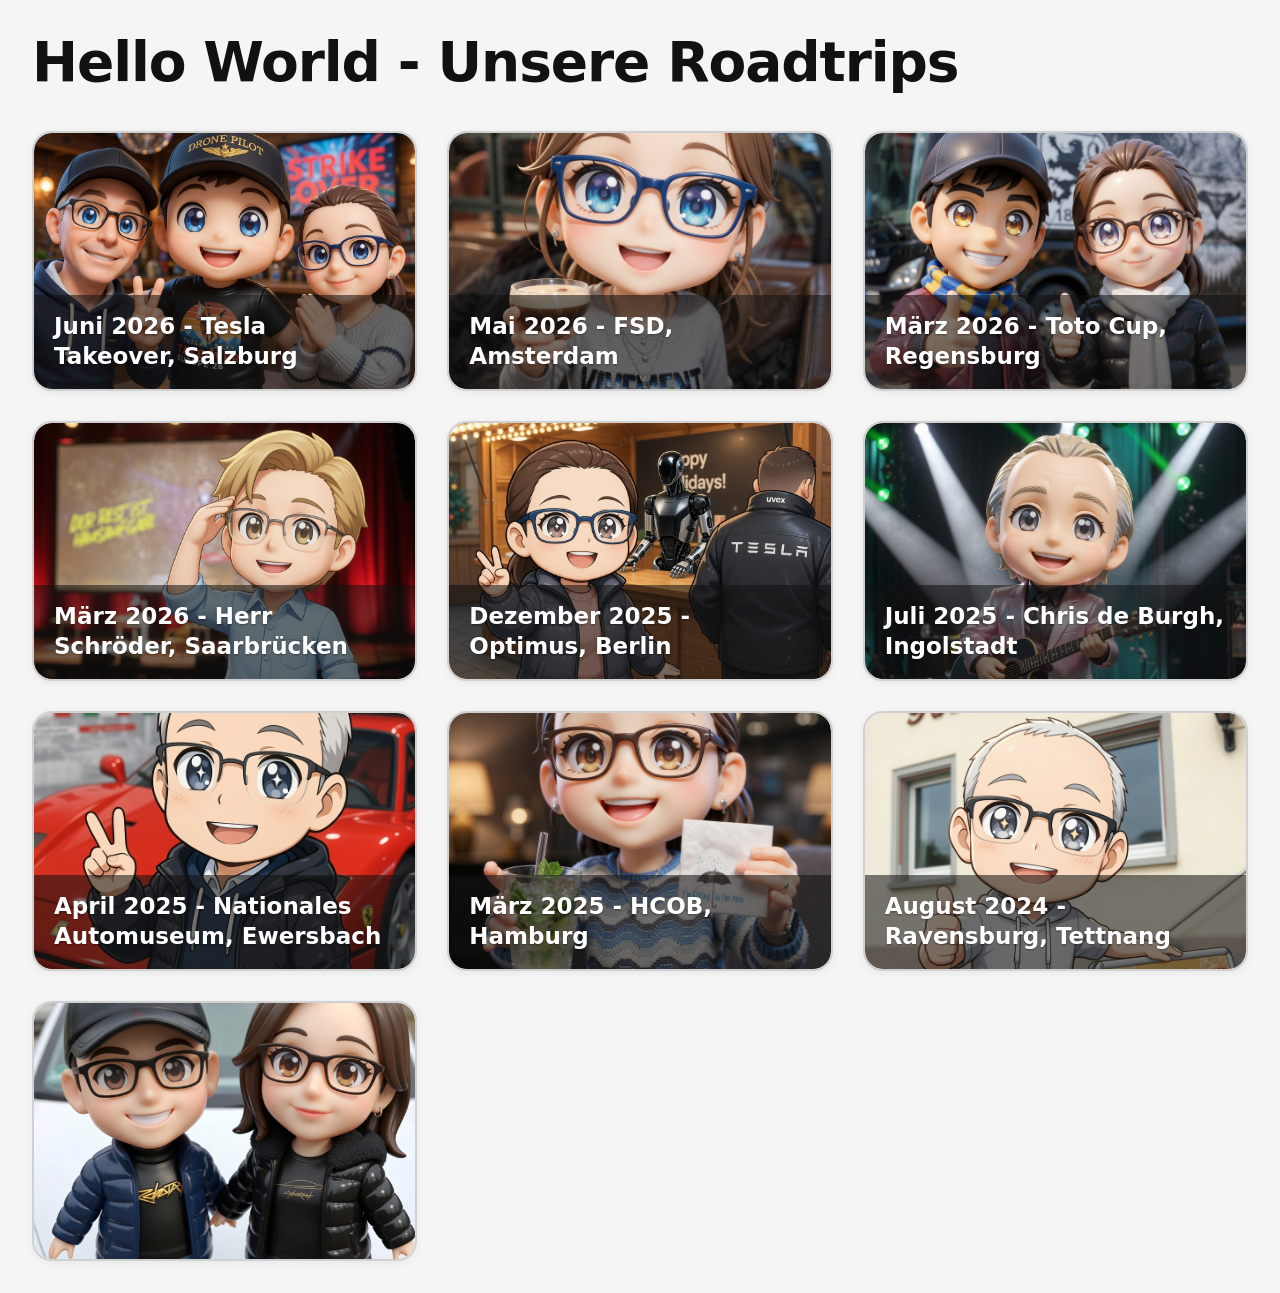
==== topics/hello-world.html @ 11eef031 "Add Hello World roadtrips topic page and link it from the hub. Show full-bleed trip tiles with semi-" ====
<!DOCTYPE html>
<html lang="de">
  <head>
    <meta charset="UTF-8" />
    <meta name="viewport" content="width=device-width, initial-scale=1.0" />
    <meta name="theme-color" content="#f5f5f5" id="theme-color-meta" />
    <meta name="color-scheme" content="light dark" />
    <meta
      name="description"
      content="Hello World – Unsere Roadtrips"
    />
    <title>Hello World – Roadtrips</title>
    <link rel="stylesheet" href="../styles.css" />
  </head>
  <body>
    <div
      class="night-indicator"
      id="night-indicator"
      role="status"
      aria-live="polite"
      aria-label="Nachtmodus aktiv"
      hidden
    >
      <img
        class="night-indicator__moon"
        src="../assets/moon.svg"
        alt=""
        width="28"
        height="28"
        decoding="async"
      />
    </div>

    <div class="app">
      <h1 class="page-title">
        <a class="page-title--link" href="../index.html">Hello World - Unsere Roadtrips</a>
      </h1>
      <main class="hub" id="hub">
        <div class="tile-grid" id="tile-grid" role="list"></div>
      </main>
    </div>

    <script src="hello-world.js"></script>
  </body>
</html>
---- styles.css ----
/* Tesla Apps – Main Hub
   Spec: hell, hoher Kontrast, große Schrift,
   nur Grautöne + eine Akzentfarbe (#0070f3).
   Layout: nur Überschrift, dann Kacheln.
   Kachel: Piktogramm, Überschrift, Unterüberschrift, Statuszeile.
*/

:root {
  --bg: #f5f5f5;
  --bg-tile: #ffffff;
  --bg-tile-hover: #f0f0f0;
  --bg-tile-active: #e8e8e8;
  --border: #d0d0d0;
  --text: #111111;
  --text-secondary: #444444;
  --text-muted: #6b6b6b;
  --accent: #0070f3;
  --accent-soft: rgba(0, 112, 243, 0.12);
  --shadow: 0 2px 8px rgba(0, 0, 0, 0.06);
  --shadow-hover: 0 8px 24px rgba(0, 0, 0, 0.1);
  --radius: 20px;
  --radius-sm: 12px;
  --space: clamp(1rem, 2.5vw, 2rem);
  --font: system-ui, -apple-system, "Segoe UI", Roboto, "Helvetica Neue", Arial,
    sans-serif;
  --touch-min: 64px;
}

*,
*::before,
*::after {
  box-sizing: border-box;
}

html {
  font-size: 18px;
  -webkit-text-size-adjust: 100%;
}

body {
  margin: 0;
  min-height: 100vh;
  font-family: var(--font);
  background: var(--bg);
  color: var(--text);
  line-height: 1.4;
}

button {
  font: inherit;
  color: inherit;
  background: none;
  border: none;
  cursor: pointer;
  padding: 0;
}

a {
  color: inherit;
  text-decoration: none;
}

.visually-hidden {
  position: absolute;
  width: 1px;
  height: 1px;
  padding: 0;
  margin: -1px;
  overflow: hidden;
  clip: rect(0, 0, 0, 0);
  border: 0;
}

.app {
  min-height: 100vh;
  max-width: 1400px;
  margin: 0 auto;
  padding: var(--space);
}

/* —— Nachtmodus-Indikator (Mond oben rechts) —— */
.night-indicator {
  position: fixed;
  top: var(--space);
  right: var(--space);
  z-index: 100;
  display: none;
  align-items: center;
  justify-content: center;
  width: 3rem;
  height: 3rem;
  border-radius: 999px;
  background: rgba(17, 17, 17, 0.08);
  color: #3a3a3a;
  pointer-events: none;
}

.night-indicator[hidden] {
  display: none !important;
}

.night-indicator.is-visible {
  display: flex;
}

.night-indicator__moon {
  display: block;
  width: 1.5rem;
  height: 1.5rem;
  object-fit: contain;
}

/* —— Page title only (no header bar) —— */
.page-title {
  margin: 0 0 clamp(1.25rem, 3vw, 2rem);
  /* Platz für den Mond oben rechts */
  padding-right: 3.5rem;
  font-size: clamp(2rem, 4.5vw, 2.75rem);
  font-weight: 800;
  letter-spacing: -0.02em;
  line-height: 1.1;
  color: var(--text);
}

/* —— Hub / tile grid —— */
.hub {
  width: 100%;
}

.tile-grid {
  display: grid;
  grid-template-columns: repeat(auto-fill, minmax(min(100%, 280px), 1fr));
  gap: clamp(1rem, 2.5vw, 1.5rem);
  list-style: none;
  margin: 0;
  padding: 0;
}

/* —— Tile: Piktogramm, Titel, Untertitel, Statuszeile —— */
.tile {
  display: flex;
  flex-direction: column;
  align-items: flex-start;
  min-height: 220px;
  padding: 1.5rem;
  background: var(--bg-tile);
  border: 2px solid var(--border);
  border-radius: var(--radius);
  box-shadow: var(--shadow);
  text-align: left;
  transition:
    border-color 0.15s ease,
    background 0.15s ease,
    box-shadow 0.15s ease,
    transform 0.15s ease;
  position: relative;
  overflow: hidden;
}

.tile::before {
  content: "";
  position: absolute;
  top: 0;
  left: 0;
  width: 6px;
  height: 100%;
  background: var(--accent);
  opacity: 0;
  transition: opacity 0.15s ease;
}

.tile:hover,
.tile:focus-visible {
  background: var(--bg-tile-hover);
  border-color: var(--accent);
  box-shadow: var(--shadow-hover);
  outline: none;
}

.tile:hover::before,
.tile:focus-visible::before {
  opacity: 1;
}

.tile:active {
  background: var(--bg-tile-active);
  transform: scale(0.985);
}

.tile:focus-visible {
  outline: 3px solid var(--accent);
  outline-offset: 3px;
}

.tile__icon {
  display: flex;
  align-items: center;
  justify-content: center;
  width: 3.5rem;
  height: 3.5rem;
  min-width: 3.5rem;
  min-height: 3.5rem;
  margin-bottom: 1.1rem;
  border-radius: var(--radius-sm);
  background: var(--accent-soft);
  color: var(--accent);
  flex-shrink: 0;
}

.tile__pictogram {
  width: 2rem;
  height: 2rem;
  display: block;
  object-fit: contain;
  /* Schwarze SVG-Pfade → Akzentfarbe (#0070f3) */
  filter: invert(33%) sepia(98%) saturate(2476%) hue-rotate(202deg)
    brightness(98%) contrast(101%);
}

.tile__body {
  width: 100%;
  flex: 1;
}

.tile__title {
  display: block;
  margin: 0 0 0.4rem;
  font-size: clamp(1.45rem, 2.8vw, 1.75rem);
  font-weight: 800;
  letter-spacing: -0.02em;
  line-height: 1.15;
  color: var(--text);
}

.tile__subtitle {
  display: block;
  margin: 0;
  font-size: 1.1rem;
  font-weight: 500;
  color: var(--text-secondary);
  line-height: 1.35;
}

/* Statuszeile – fester Abschluss der Kachel */
.tile__status {
  display: block;
  width: 100%;
  margin-top: 1.25rem;
  padding-top: 0.85rem;
  border-top: 1px solid var(--border);
  font-size: 1rem;
  font-weight: 700;
  line-height: 1.3;
  color: var(--text-muted);
}

.tile:not(.tile--soon) .tile__status {
  color: var(--accent);
}

.tile--soon {
  opacity: 0.95;
}

/* —— Bild-Kachel: nur Vollformat-Bild —— */
.tile--image {
  padding: 0;
  align-items: stretch;
}

.tile--image::before {
  display: none;
}

.tile--image:hover,
.tile--image:focus-visible {
  background: var(--bg-tile);
}

.tile__image {
  display: block;
  position: absolute;
  inset: 0;
  width: 100%;
  height: 100%;
  object-fit: cover;
  object-position: center;
  border-radius: calc(var(--radius) - 2px);
  pointer-events: none;
  user-select: none;
}

/* —— Foto-Kachel (Roadtrips): Vollbild + halbtransparente Fußzeile —— */
.tile--photo {
  padding: 0;
  align-items: stretch;
  min-height: 240px;
}

.tile--photo::before {
  display: none;
}

.tile--photo:hover,
.tile--photo:focus-visible {
  background: var(--bg-tile);
  border-color: var(--accent);
}

.tile__photo-footer {
  position: absolute;
  left: 0;
  right: 0;
  bottom: 0;
  z-index: 1;
  margin: 0;
  padding: 0.85rem 1rem;
  font-size: clamp(1rem, 2vw, 1.15rem);
  font-weight: 700;
  line-height: 1.3;
  color: #ffffff;
  background: rgba(17, 17, 17, 0.55);
  border-radius: 0 0 calc(var(--radius) - 2px) calc(var(--radius) - 2px);
  text-shadow: 0 1px 2px rgba(0, 0, 0, 0.35);
}

/* Zurück-Link als Überschrift (keine Kopfzeile) */
.page-title--link {
  color: inherit;
  text-decoration: none;
  display: inline-block;
  max-width: 100%;
}

.page-title--link:hover,
.page-title--link:focus-visible {
  color: var(--accent);
  outline: none;
}

.page-title--link:focus-visible {
  outline: 3px solid var(--accent);
  outline-offset: 4px;
  border-radius: 4px;
}

/* —— Large screens (Tesla landscape) —— */
@media (min-width: 900px) {
  html {
    font-size: 20px;
  }

  .tile {
    min-height: 240px;
    padding: 1.75rem;
  }

  .tile--image,
  .tile--photo {
    padding: 0;
    min-height: 260px;
  }

  .tile-grid {
    grid-template-columns: repeat(auto-fill, minmax(300px, 1fr));
  }
}

/* Extra-wide Tesla screens */
@media (min-width: 1200px) {
  .tile-grid {
    grid-template-columns: repeat(3, 1fr);
  }
}

/* Reduced motion */
@media (prefers-reduced-motion: reduce) {
  .tile,
  .tile::before {
    transition: none;
  }

  .tile:active {
    transform: none;
  }
}
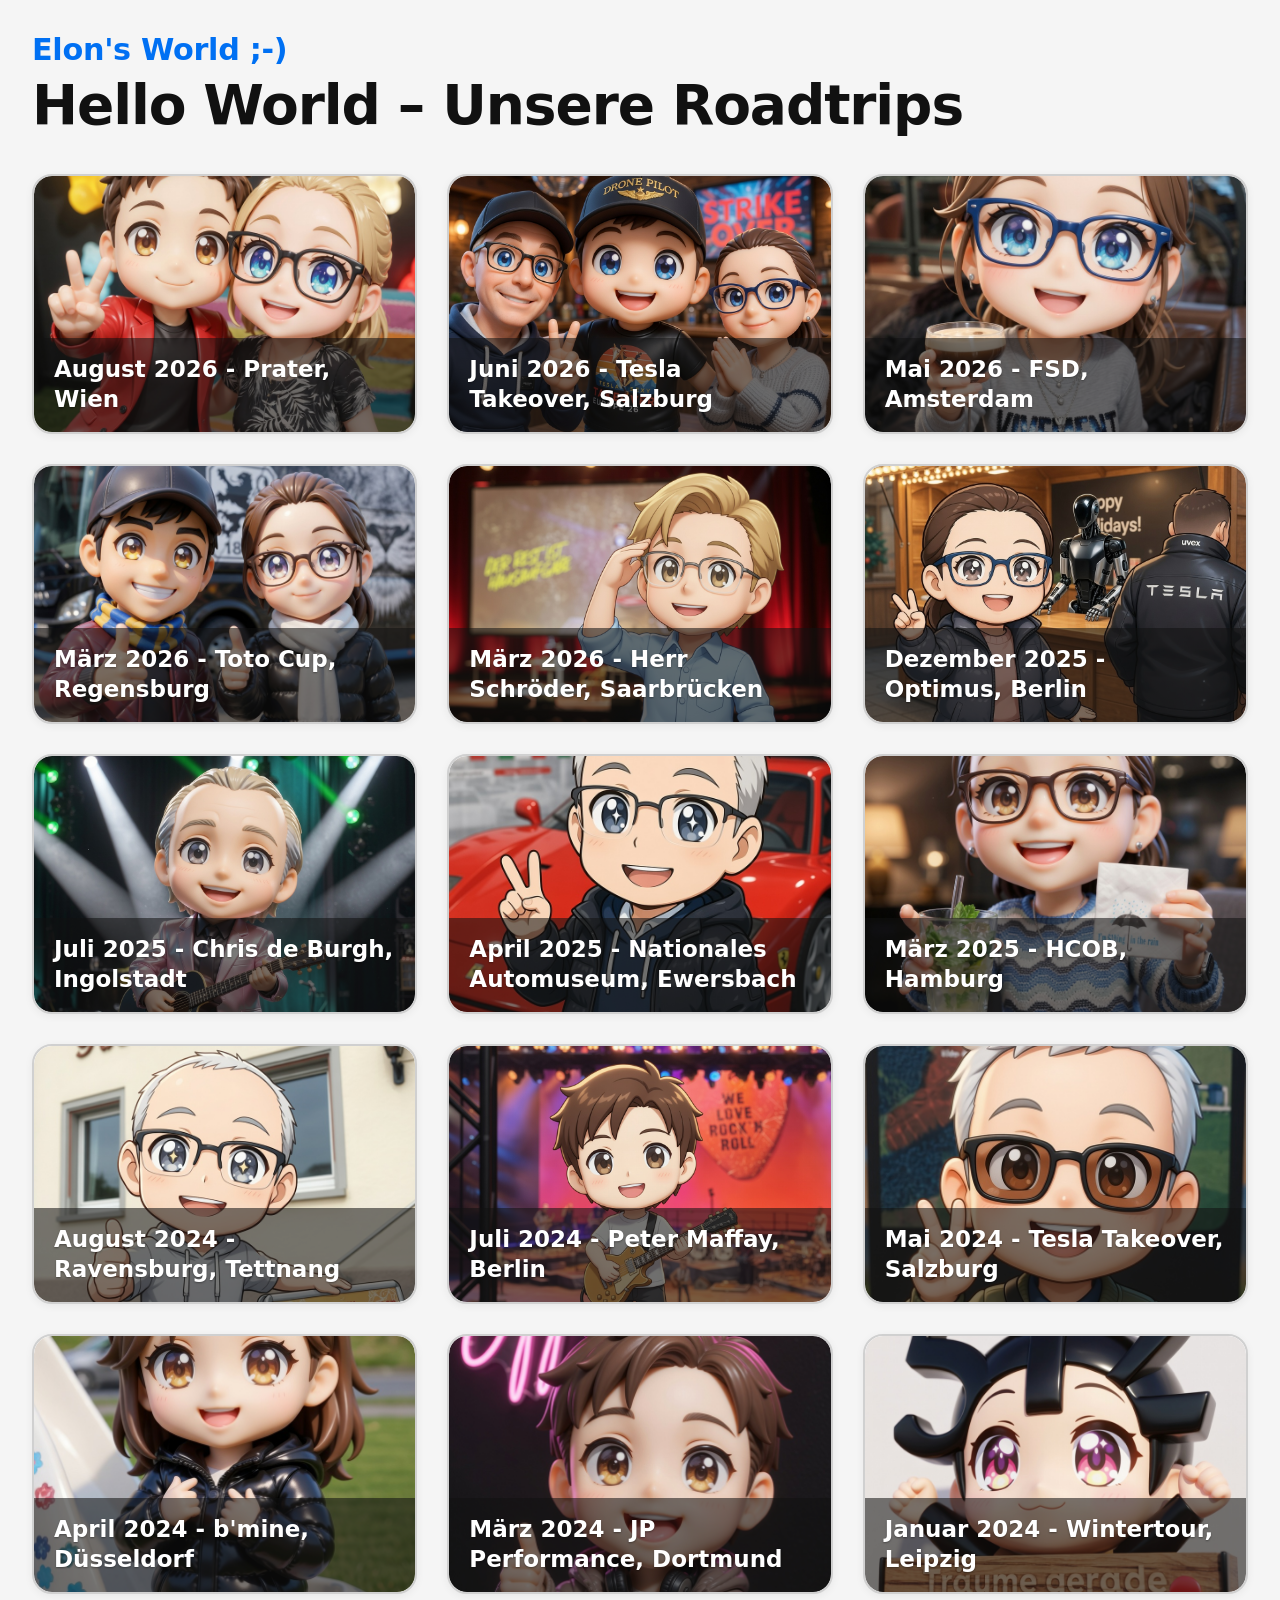
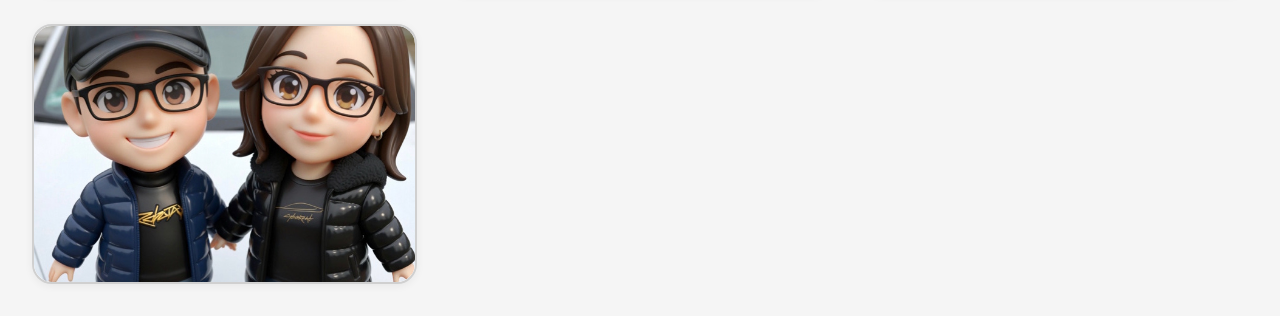
==== commit 122b6e75: "Clarify topic back-links to the Main Hub and update X Money. Topic pages now show Elon's World as th" ====
--- a/topics/hello-world.html
+++ b/topics/hello-world.html
@@ -33,7 +33,14 @@
 
     <div class="app">
       <h1 class="page-title">
-        <a class="page-title--link" href="../index.html">Hello World - Unsere Roadtrips</a>
+        <a
+          class="page-title--link"
+          href="../index.html"
+          title="Zum Main Hub"
+          aria-label="Zurück zum Main Hub: Elon's World"
+          >Elon's World ;-)</a
+        >
+        <span class="page-title__topic">Hello World – Unsere Roadtrips</span>
       </h1>
       <main class="hub" id="hub">
         <div class="tile-grid" id="tile-grid" role="list"></div>
--- a/styles.css
+++ b/styles.css
@@ -120,6 +120,10 @@
   letter-spacing: -0.02em;
   line-height: 1.1;
   color: var(--text);
+  display: flex;
+  flex-direction: column;
+  align-items: flex-start;
+  gap: 0.35rem;
 }
 
 /* —— Hub / tile grid —— */
@@ -324,17 +328,49 @@
   text-shadow: 0 1px 2px rgba(0, 0, 0, 0.35);
 }
 
-/* Zurück-Link als Überschrift (keine Kopfzeile) */
+/* —— X Money: Lampen-Kachel —— */
+.tile--lamp .tile__status {
+  color: var(--text-muted);
+}
+
+.tile--lamp.tile--lamp-on {
+  border-color: var(--accent);
+  box-shadow: 0 0 0 3px var(--accent-soft), var(--shadow-hover);
+}
+
+.tile--lamp.tile--lamp-on::before {
+  opacity: 1;
+}
+
+.tile--lamp.tile--lamp-on .tile__status {
+  color: var(--accent);
+}
+
+.tile--lamp.tile--busy {
+  opacity: 0.85;
+  pointer-events: none;
+}
+
+.tile--lamp.tile--busy .tile__status {
+  color: var(--text-secondary);
+}
+
+/* Zurück zum Main Hub + Themenname (keine separate Kopfzeile) */
 .page-title--link {
-  color: inherit;
+  color: var(--accent);
   text-decoration: none;
   display: inline-block;
   max-width: 100%;
+  font-size: 0.55em;
+  font-weight: 700;
+  letter-spacing: -0.01em;
+  line-height: 1.2;
 }
 
 .page-title--link:hover,
 .page-title--link:focus-visible {
-  color: var(--accent);
+  text-decoration: underline;
+  text-underline-offset: 0.12em;
   outline: none;
 }
 
@@ -342,6 +378,15 @@
   outline: 3px solid var(--accent);
   outline-offset: 4px;
   border-radius: 4px;
+}
+
+.page-title__topic {
+  display: block;
+  color: var(--text);
+  font-size: 1em;
+  font-weight: 800;
+  letter-spacing: -0.02em;
+  line-height: 1.1;
 }
 
 /* —— Large screens (Tesla landscape) —— */
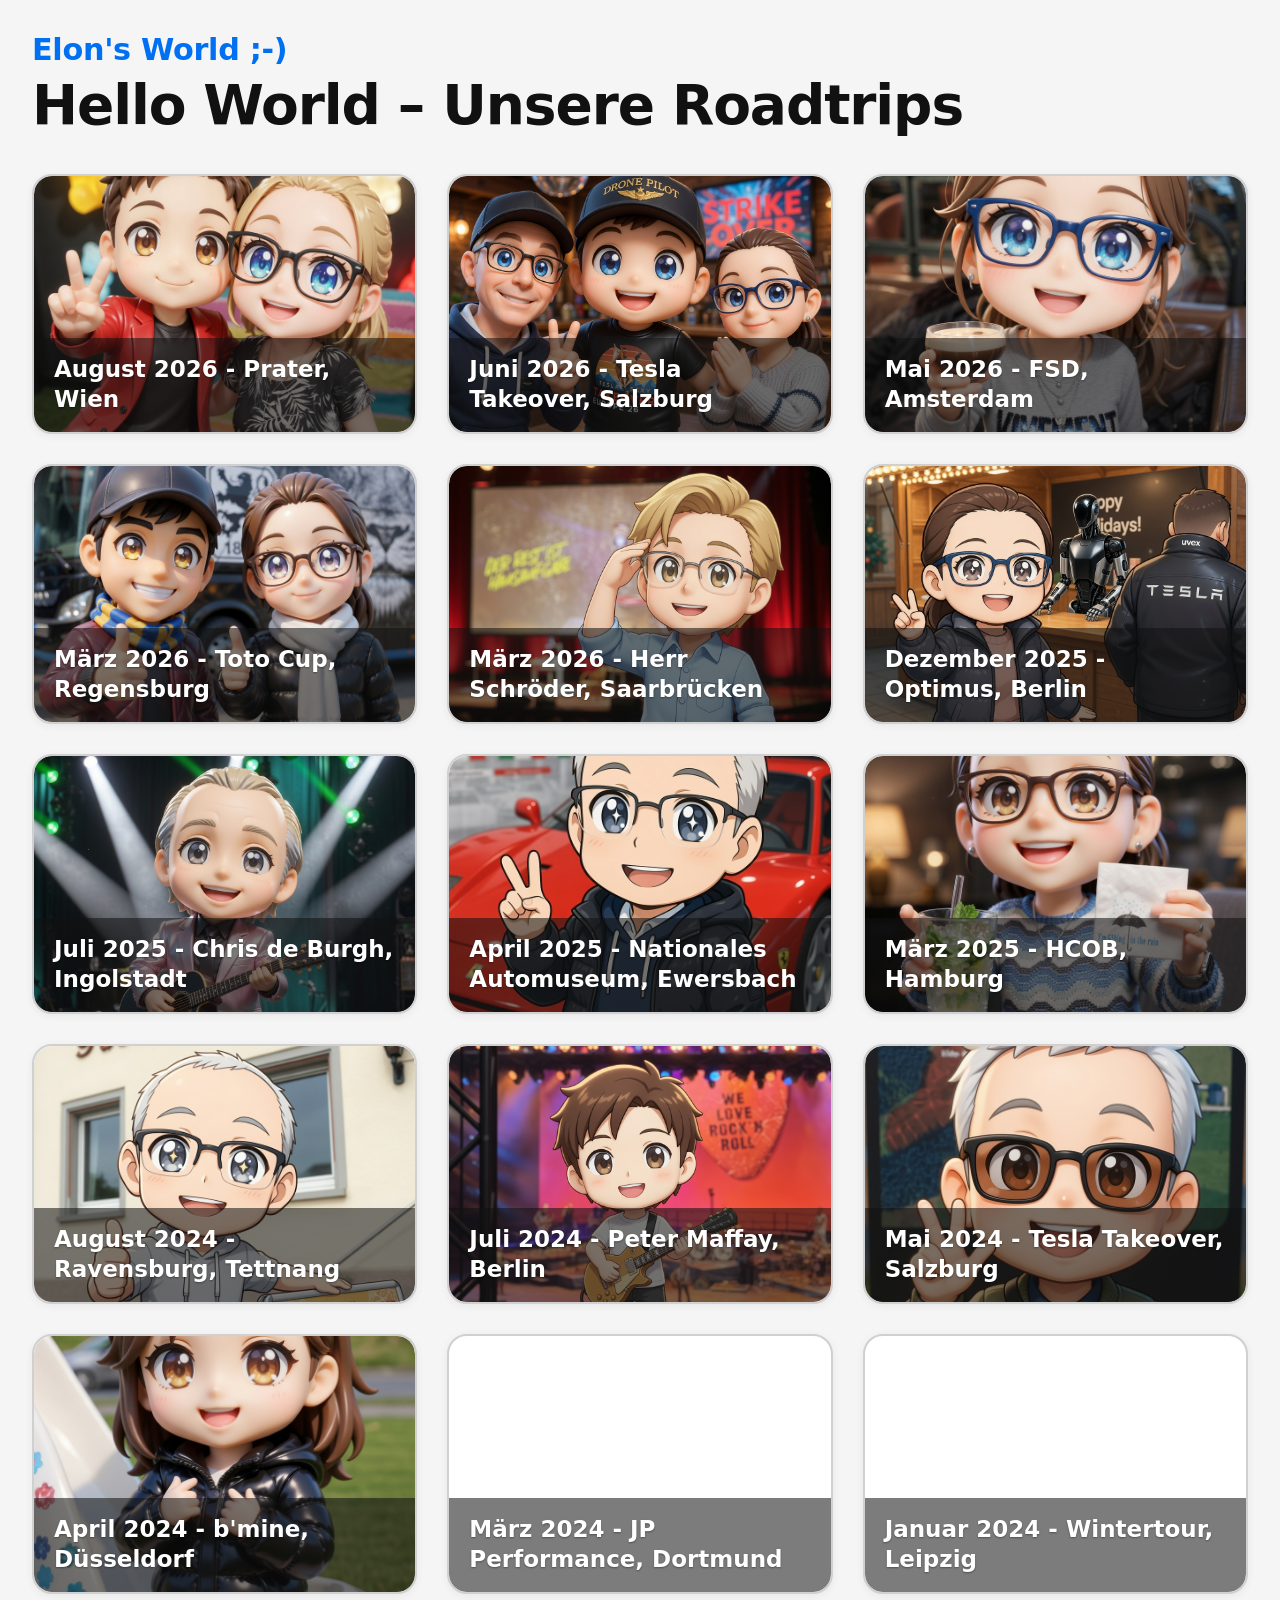
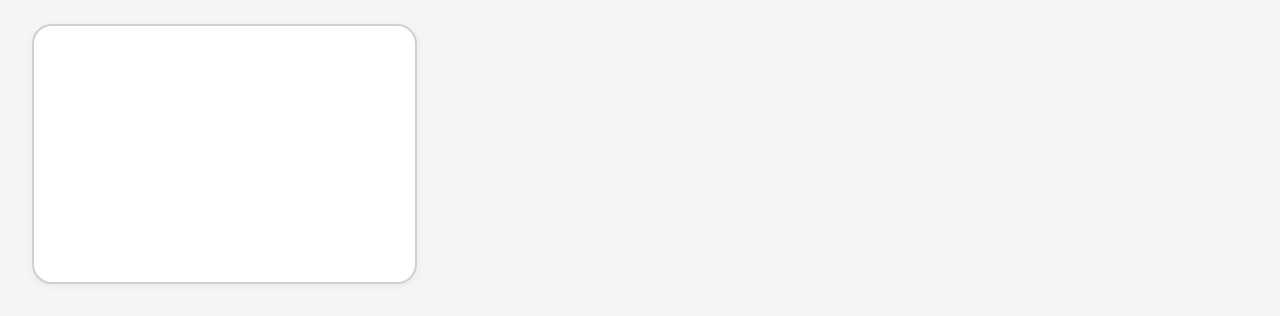
==== commit b741fe55: "Add iOS apple-touch icons and PNG favicon sizes. Generate standard home-screen and tab icon resoluti" ====
--- a/topics/hello-world.html
+++ b/topics/hello-world.html
@@ -10,6 +10,13 @@
       content="Hello World – Unsere Roadtrips"
     />
     <title>Hello World – Roadtrips</title>
+    <link rel="icon" href="../favicon.ico" sizes="any" />
+    <link rel="icon" type="image/png" sizes="32x32" href="../assets/favicon-32x32.png" />
+    <link rel="icon" type="image/png" sizes="16x16" href="../assets/favicon-16x16.png" />
+    <link rel="apple-touch-icon" sizes="180x180" href="../assets/apple-touch-icon-180x180.png" />
+    <link rel="apple-touch-icon" sizes="167x167" href="../assets/apple-touch-icon-167x167.png" />
+    <link rel="apple-touch-icon" sizes="152x152" href="../assets/apple-touch-icon-152x152.png" />
+    <link rel="apple-touch-icon" sizes="120x120" href="../assets/apple-touch-icon-120x120.png" />
     <link rel="stylesheet" href="../styles.css" />
   </head>
   <body>
--- a/styles.css
+++ b/styles.css
@@ -328,7 +328,7 @@
   text-shadow: 0 1px 2px rgba(0, 0, 0, 0.35);
 }
 
-/* —— X Money: Lampen-Kachel —— */
+/* —— Light: Beleuchtungs-Kacheln —— */
 .tile--lamp .tile__status {
   color: var(--text-muted);
 }
@@ -353,6 +353,143 @@
 
 .tile--lamp.tile--busy .tile__status {
   color: var(--text-secondary);
+}
+
+/* —— Light: Farbkreis + Helligkeit —— */
+.tile--color {
+  min-height: auto;
+  cursor: default;
+  grid-column: 1 / -1;
+}
+
+.tile--color:hover,
+.tile--color:focus-visible {
+  background: var(--bg-tile);
+  border-color: var(--border);
+  box-shadow: var(--shadow);
+  transform: none;
+}
+
+.tile--color:active {
+  transform: none;
+  background: var(--bg-tile);
+}
+
+.tile--color::before {
+  display: none;
+}
+
+.tile__body--color {
+  margin-bottom: 0.75rem;
+}
+
+.color-picker {
+  width: 100%;
+  margin-top: 0.25rem;
+}
+
+.color-picker__row {
+  display: flex;
+  flex-wrap: wrap;
+  align-items: center;
+  gap: clamp(1rem, 3vw, 1.75rem);
+}
+
+.color-picker__wheel {
+  display: block;
+  width: min(100%, 220px);
+  height: auto;
+  aspect-ratio: 1;
+  border-radius: 50%;
+  touch-action: none;
+  cursor: crosshair;
+  box-shadow: 0 0 0 2px var(--border);
+  flex-shrink: 0;
+  /* große Touch-Fläche im Auto */
+  max-width: 240px;
+}
+
+.color-picker__side {
+  display: flex;
+  flex-direction: column;
+  align-items: stretch;
+  gap: 1rem;
+  flex: 1;
+  min-width: min(100%, 180px);
+}
+
+.color-picker__swatch {
+  width: 100%;
+  min-height: 4.5rem;
+  border-radius: var(--radius-sm);
+  border: 2px solid var(--border);
+  box-shadow: inset 0 0 0 1px rgba(255, 255, 255, 0.35);
+}
+
+.color-picker__brightness {
+  display: flex;
+  flex-direction: column;
+  gap: 0.5rem;
+  font-size: 1.05rem;
+  font-weight: 700;
+  color: var(--text);
+}
+
+.color-picker__brightness-label {
+  display: flex;
+  justify-content: space-between;
+  align-items: baseline;
+  gap: 0.75rem;
+}
+
+.color-picker__brightness-value {
+  font-variant-numeric: tabular-nums;
+  color: var(--accent);
+  font-weight: 800;
+}
+
+.color-picker__slider {
+  -webkit-appearance: none;
+  appearance: none;
+  width: 100%;
+  height: 1.25rem;
+  border-radius: 999px;
+  background: linear-gradient(to right, #1a1a1a, #f0f0f0);
+  border: 2px solid var(--border);
+  outline: none;
+  cursor: pointer;
+}
+
+.color-picker__slider::-webkit-slider-thumb {
+  -webkit-appearance: none;
+  appearance: none;
+  width: 2rem;
+  height: 2rem;
+  border-radius: 50%;
+  background: var(--accent);
+  border: 3px solid #ffffff;
+  box-shadow: 0 2px 8px rgba(0, 0, 0, 0.2);
+  cursor: pointer;
+}
+
+.color-picker__slider::-moz-range-thumb {
+  width: 2rem;
+  height: 2rem;
+  border-radius: 50%;
+  background: var(--accent);
+  border: 3px solid #ffffff;
+  box-shadow: 0 2px 8px rgba(0, 0, 0, 0.2);
+  cursor: pointer;
+}
+
+.color-picker__slider:focus-visible {
+  outline: 3px solid var(--accent);
+  outline-offset: 3px;
+}
+
+.tile--color .tile__status {
+  color: var(--text-muted);
+  font-variant-numeric: tabular-nums;
 }
 
 /* Zurück zum Main Hub + Themenname (keine separate Kopfzeile) */
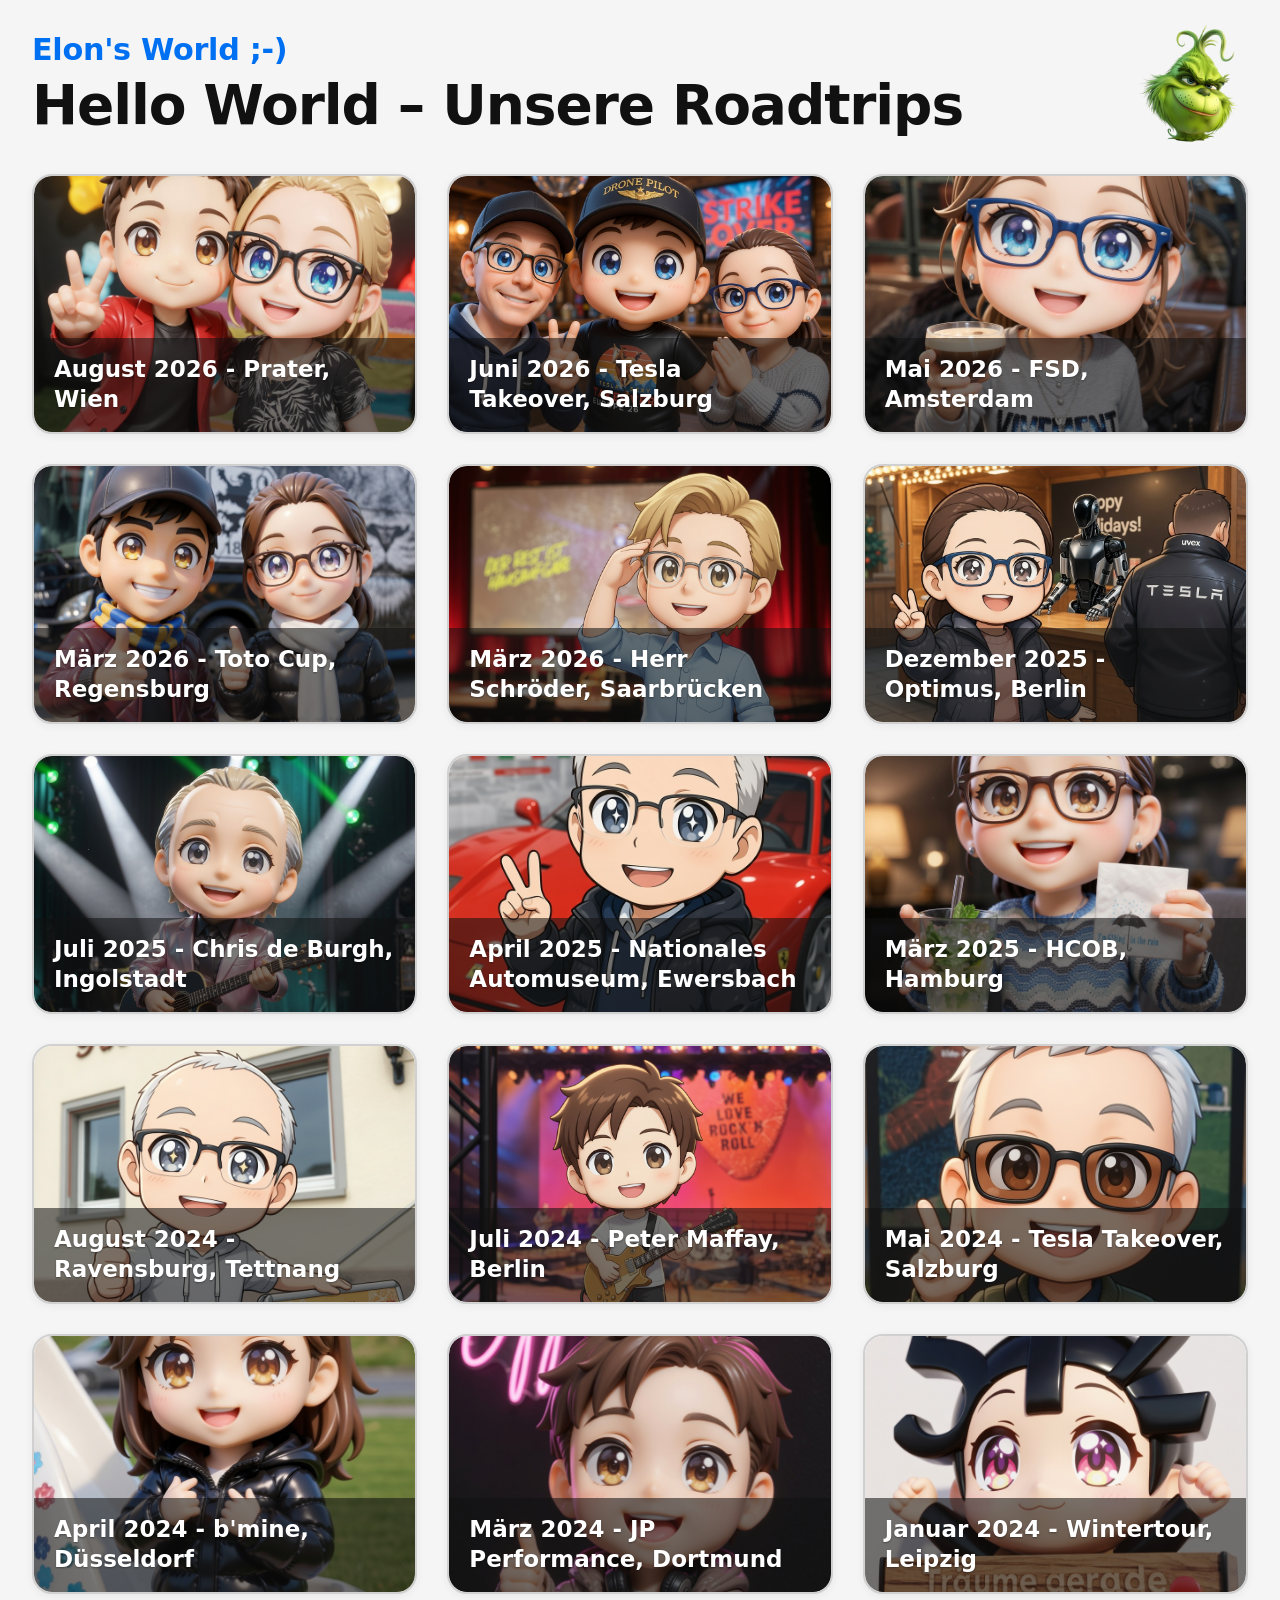
==== commit 6435fccb: "UI der Beleuchtungssteuerung und Roadtrips erweitern Co-authored-by: Copilot <223556219+Copilot@user" ====
--- a/topics/hello-world.html
+++ b/topics/hello-world.html
@@ -39,7 +39,7 @@
     </div>
 
     <div class="app">
-      <h1 class="page-title">
+      <h1 class="page-title page-title--grinch">
         <a
           class="page-title--link"
           href="../index.html"
@@ -48,6 +48,15 @@
           >Elon's World ;-)</a
         >
         <span class="page-title__topic">Hello World – Unsere Roadtrips</span>
+        <img
+          class="page-title__highlight page-title__highlight--grinch"
+          src="../assets/grinch.png"
+          alt=""
+          aria-hidden="true"
+          width="96"
+          height="112"
+          decoding="async"
+        />
       </h1>
       <main class="hub" id="hub">
         <div class="tile-grid" id="tile-grid" role="list"></div>
--- a/styles.css
+++ b/styles.css
@@ -112,6 +112,7 @@
 
 /* —— Page title only (no header bar) —— */
 .page-title {
+  position: relative;
   margin: 0 0 clamp(1.25rem, 3vw, 2rem);
   /* Platz für den Mond oben rechts */
   padding-right: 3.5rem;
@@ -262,6 +263,21 @@
   color: var(--accent);
 }
 
+.tile--has-highlight {
+  overflow: visible;
+}
+
+.tile__highlight {
+  position: absolute;
+  top: -4.25rem;
+  right: 1rem;
+  z-index: 2;
+  width: 5rem;
+  height: auto;
+  pointer-events: none;
+  user-select: none;
+}
+
 .tile--soon {
   opacity: 0.95;
 }
@@ -279,6 +295,17 @@
 .tile--image:hover,
 .tile--image:focus-visible {
   background: var(--bg-tile);
+}
+
+.tile--chibi:hover,
+.tile--chibi:focus-visible {
+  border-color: var(--accent);
+  box-shadow: var(--shadow-hover);
+}
+
+.tile--chibi.tile--busy {
+  opacity: 0.85;
+  pointer-events: none;
 }
 
 .tile__image {
@@ -328,9 +355,127 @@
   text-shadow: 0 1px 2px rgba(0, 0, 0, 0.35);
 }
 
+.photo-lightbox {
+  position: fixed;
+  inset: 0;
+  z-index: 200;
+  display: flex;
+  align-items: center;
+  justify-content: center;
+  padding: clamp(1rem, 4vw, 3rem);
+  background: rgba(17, 17, 17, 0.92);
+}
+
+.photo-lightbox__image {
+  display: block;
+  max-width: 100%;
+  max-height: calc(100vh - 6rem);
+  object-fit: contain;
+  border-radius: var(--radius-sm);
+}
+
+.photo-lightbox__caption {
+  position: absolute;
+  left: 50%;
+  bottom: 1rem;
+  max-width: calc(100% - 6rem);
+  margin: 0;
+  transform: translateX(-50%);
+  color: #ffffff;
+  font-size: 1.1rem;
+  font-weight: 700;
+  text-align: center;
+  text-shadow: 0 1px 2px rgba(0, 0, 0, 0.5);
+}
+
 /* —— Light: Beleuchtungs-Kacheln —— */
 .tile--lamp .tile__status {
+  display: none;
   color: var(--text-muted);
+}
+
+.tile--switches {
+  gap: 0.75rem;
+}
+
+.switches__header {
+  display: flex;
+  align-items: flex-start;
+  gap: 0.75rem;
+  width: 100%;
+}
+
+.switches__header .tile__icon {
+  margin-bottom: 0;
+}
+
+.switch-rows {
+  display: flex;
+  flex-direction: column;
+  gap: 0.5rem;
+  width: 100%;
+  margin-top: 0.25rem;
+  position: relative;
+  z-index: 1;
+}
+
+.switches__highlight {
+  position: absolute;
+  right: 0.5rem;
+  bottom: -1.5rem;
+  z-index: 2;
+  width: clamp(8rem, 42%, 13rem);
+  height: auto;
+  pointer-events: none;
+  user-select: none;
+}
+
+.switch-row {
+  display: flex;
+  align-items: center;
+  width: 100%;
+  min-height: var(--touch-min);
+  gap: 0.65rem;
+  padding: 0.55rem 0.75rem;
+  text-align: left;
+  border: 2px solid var(--border);
+  border-radius: var(--radius-sm);
+  background: var(--bg-tile);
+}
+
+.switch-row:hover,
+.switch-row:focus-visible {
+  border-color: var(--accent);
+}
+
+.switch-row:focus-visible {
+  outline: 3px solid var(--accent);
+  outline-offset: 3px;
+}
+
+.switch-row--on {
+  color: var(--accent);
+  border-color: var(--accent);
+}
+
+.switch-row__icon {
+  width: 1.5rem;
+  height: 1.5rem;
+  flex: 0 0 auto;
+  object-fit: contain;
+  filter: invert(44%);
+}
+
+.switch-row--on .switch-row__icon {
+  filter: invert(33%) sepia(98%) saturate(2476%) hue-rotate(202deg)
+    brightness(98%) contrast(101%);
+}
+
+.switch-row__name {
+  flex: 1;
+  min-width: 0;
+  font-size: 1.1rem;
+  font-weight: 700;
 }
 
 .tile--lamp.tile--lamp-on {
@@ -355,11 +500,40 @@
   color: var(--text-secondary);
 }
 
-/* —— Light: Farbkreis + Helligkeit —— */
+.tile--monitor .tile__status {
+  font-size: clamp(1.25rem, 2.4vw, 1.55rem);
+  font-variant-numeric: tabular-nums;
+}
+
+/* —— Light: Farbkreis + Helligkeit (eine Kachel pro Streifen) —— */
 .tile--color {
   min-height: auto;
+  padding: 1rem;
   cursor: default;
-  grid-column: 1 / -1;
+}
+
+.tile__power {
+  display: flex;
+  align-items: flex-start;
+  gap: 0.75rem;
+  width: 100%;
+  min-height: var(--touch-min);
+  padding: 0;
+  text-align: left;
+  border-radius: var(--radius-sm);
+}
+
+.tile__power .tile__icon {
+  margin-bottom: 0;
+}
+
+.tile__power .tile__body {
+  flex: 1;
+}
+
+.tile__power:focus-visible {
+  outline: 3px solid var(--accent);
+  outline-offset: 3px;
 }
 
 .tile--color:hover,
@@ -380,72 +554,49 @@
 }
 
 .tile__body--color {
-  margin-bottom: 0.75rem;
+  margin-bottom: 0.5rem;
 }
 
 .color-picker {
-  width: 100%;
-  margin-top: 0.25rem;
-}
-
-.color-picker__row {
-  display: flex;
-  flex-wrap: wrap;
-  align-items: center;
-  gap: clamp(1rem, 3vw, 1.75rem);
+  display: flex;
+  flex-direction: column;
+  align-items: stretch;
+  gap: 0.65rem;
+  width: 100%;
+  margin-top: 0.35rem;
 }
 
 .color-picker__wheel {
   display: block;
-  width: min(100%, 220px);
+  width: min(100%, 180px);
   height: auto;
   aspect-ratio: 1;
+  margin-inline: auto;
   border-radius: 50%;
   touch-action: none;
   cursor: crosshair;
   box-shadow: 0 0 0 2px var(--border);
   flex-shrink: 0;
-  /* große Touch-Fläche im Auto */
-  max-width: 240px;
-}
-
-.color-picker__side {
+}
+
+.color-picker__brightness {
   display: flex;
   flex-direction: column;
-  align-items: stretch;
-  gap: 1rem;
-  flex: 1;
-  min-width: min(100%, 180px);
-}
-
-.color-picker__swatch {
-  width: 100%;
-  min-height: 4.5rem;
-  border-radius: var(--radius-sm);
-  border: 2px solid var(--border);
-  box-shadow: inset 0 0 0 1px rgba(255, 255, 255, 0.35);
-}
-
-.color-picker__brightness {
-  display: flex;
-  flex-direction: column;
-  gap: 0.5rem;
-  font-size: 1.05rem;
+  gap: 0.35rem;
+  font-size: 1rem;
   font-weight: 700;
   color: var(--text);
 }
 
 .color-picker__brightness-label {
-  display: flex;
-  justify-content: space-between;
-  align-items: baseline;
-  gap: 0.75rem;
-}
-
-.color-picker__brightness-value {
-  font-variant-numeric: tabular-nums;
-  color: var(--accent);
-  font-weight: 800;
+  display: block;
+}
+
+.color-picker__rgb {
+  color: var(--text-muted);
+  font-size: 0.9em;
+  font-weight: 500;
+  white-space: nowrap;
 }
 
 .color-picker__slider {
@@ -487,9 +638,114 @@
   outline-offset: 3px;
 }
 
-.tile--color .tile__status {
+.tile.tile--color .tile__status {
   color: var(--text-muted);
   font-variant-numeric: tabular-nums;
+}
+
+.tile.tile--color.tile--lamp-on .tile__status {
+  color: var(--accent);
+}
+
+/* Szenen: eine Licht-Kachel, vier Namenszeilen */
+.tile--scenes {
+  cursor: default;
+  justify-content: center;
+}
+
+.tile--scenes:hover,
+.tile--scenes:focus-visible {
+  background: var(--bg-tile);
+  border-color: var(--border);
+  box-shadow: var(--shadow);
+  transform: none;
+}
+
+.tile--scenes.tile--lamp-on:hover {
+  border-color: var(--accent);
+  box-shadow: 0 0 0 3px var(--accent-soft), var(--shadow-hover);
+}
+
+.tile--scenes:active {
+  transform: none;
+  background: var(--bg-tile);
+}
+
+.scene-rows {
+  display: flex;
+  flex-direction: column;
+  justify-content: space-evenly;
+  gap: 0.65rem;
+  width: 100%;
+  flex: 1;
+  min-height: 0;
+}
+
+.scene-row {
+  display: flex;
+  align-items: center;
+  width: 100%;
+  min-height: var(--touch-min);
+  padding: 0.55rem 1rem;
+  text-align: left;
+  white-space: nowrap;
+  overflow: hidden;
+  text-overflow: ellipsis;
+  font-size: clamp(1.2rem, 2.4vw, 1.5rem);
+  font-weight: 500;
+  letter-spacing: -0.02em;
+  line-height: 1.2;
+  color: var(--text-muted);
+  background: var(--bg-tile);
+  border: 2px solid var(--border);
+  border-radius: var(--radius);
+  box-shadow: var(--shadow);
+}
+
+.scene-row__icon {
+  width: 1.75rem;
+  height: 1.75rem;
+  margin-right: 0.75rem;
+  flex: 0 0 auto;
+  object-fit: contain;
+  filter: invert(44%);
+}
+
+.scene-row--on .scene-row__icon {
+  filter: invert(33%) sepia(98%) saturate(2476%) hue-rotate(202deg)
+    brightness(98%) contrast(101%);
+}
+
+.scene-row__name {
+  min-width: 0;
+  overflow: hidden;
+  text-overflow: ellipsis;
+}
+
+.scene-row:hover,
+.scene-row:focus-visible {
+  color: var(--text-secondary);
+  border-color: var(--accent);
+}
+
+.scene-row:focus-visible {
+  outline: 3px solid var(--accent);
+  outline-offset: 3px;
+}
+
+.scene-row--on {
+  color: var(--accent);
+  font-weight: 800;
+}
+
+.scene-row--on:hover,
+.scene-row--on:focus-visible {
+  color: var(--accent);
+}
+
+.scene-row--busy {
+  opacity: 0.85;
+  pointer-events: none;
 }
 
 /* Zurück zum Main Hub + Themenname (keine separate Kopfzeile) */
@@ -526,6 +782,20 @@
   line-height: 1.1;
 }
 
+.page-title__highlight {
+  position: absolute;
+  right: 0.25rem;
+  bottom: -0.5rem;
+  width: 5.5rem;
+  height: auto;
+  pointer-events: none;
+  user-select: none;
+}
+
+.page-title--grinch {
+  padding-right: 6rem;
+}
+
 /* —— Large screens (Tesla landscape) —— */
 @media (min-width: 900px) {
   html {
